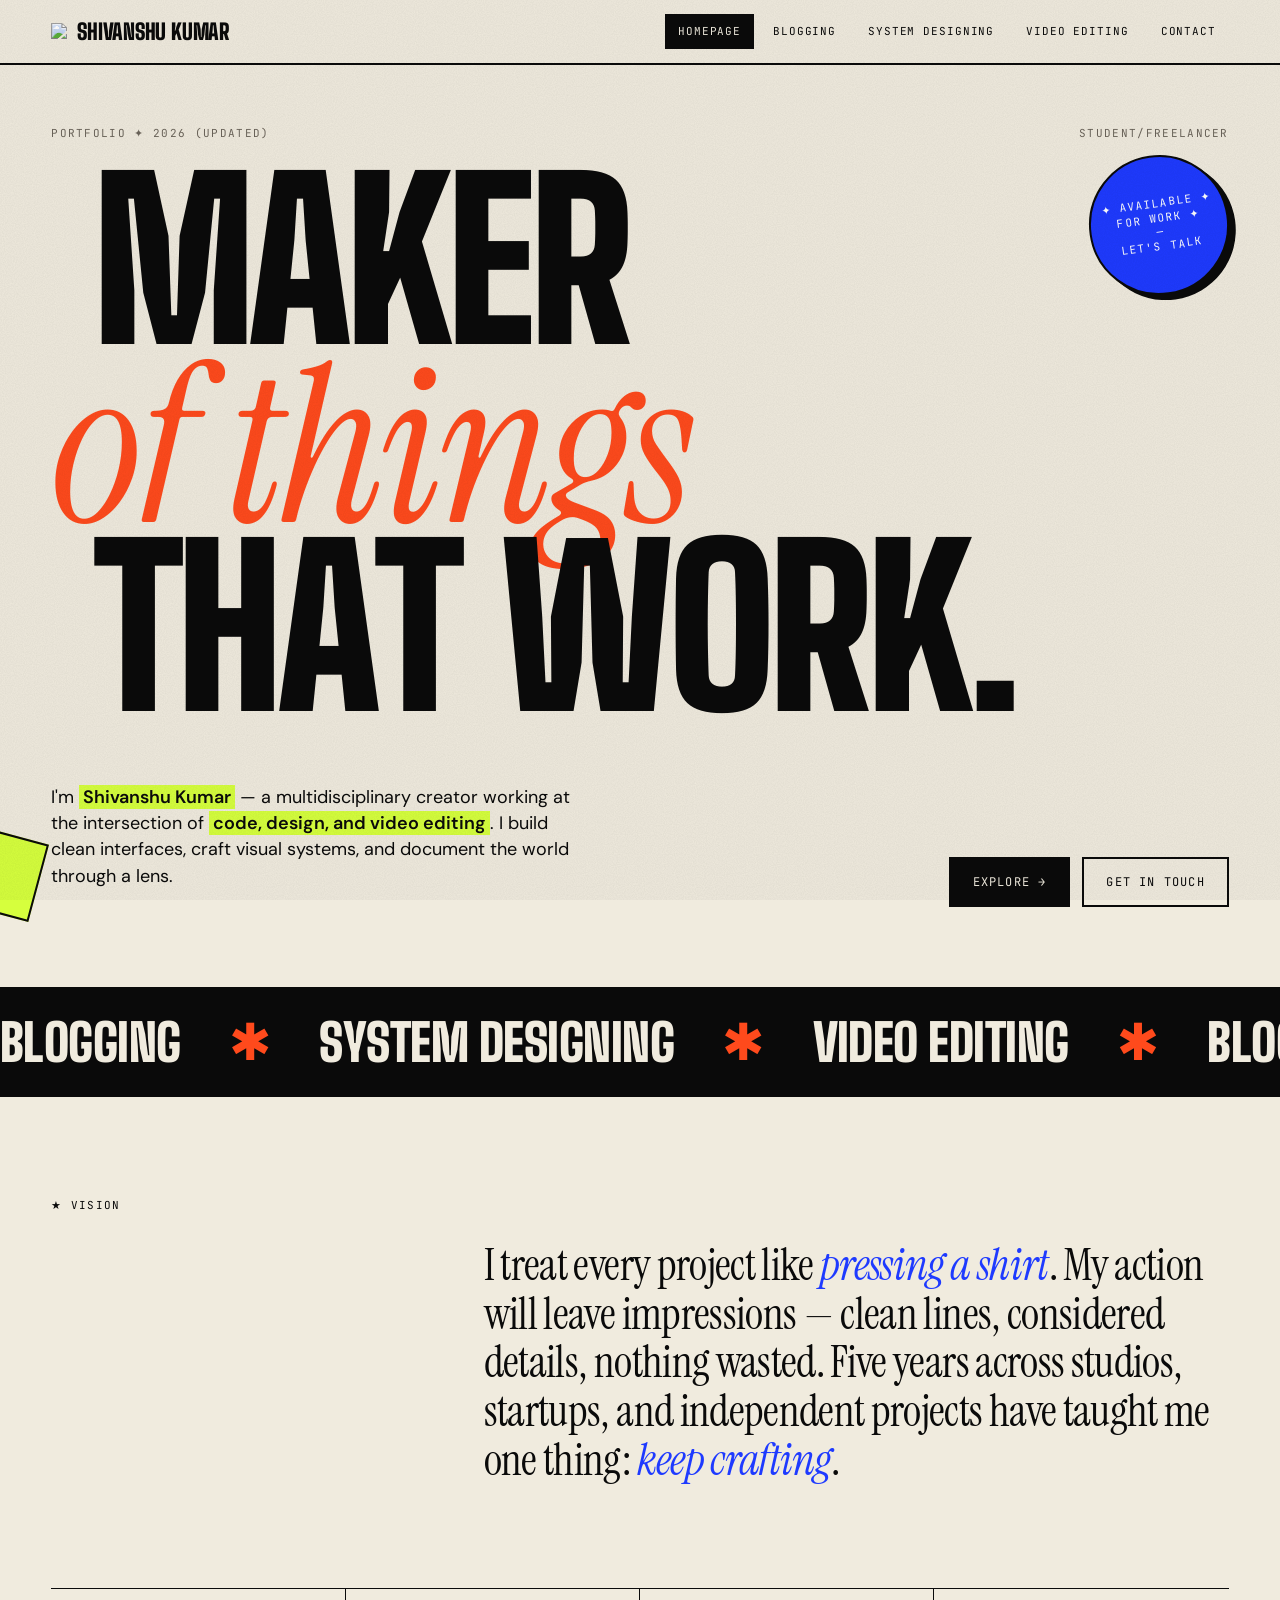
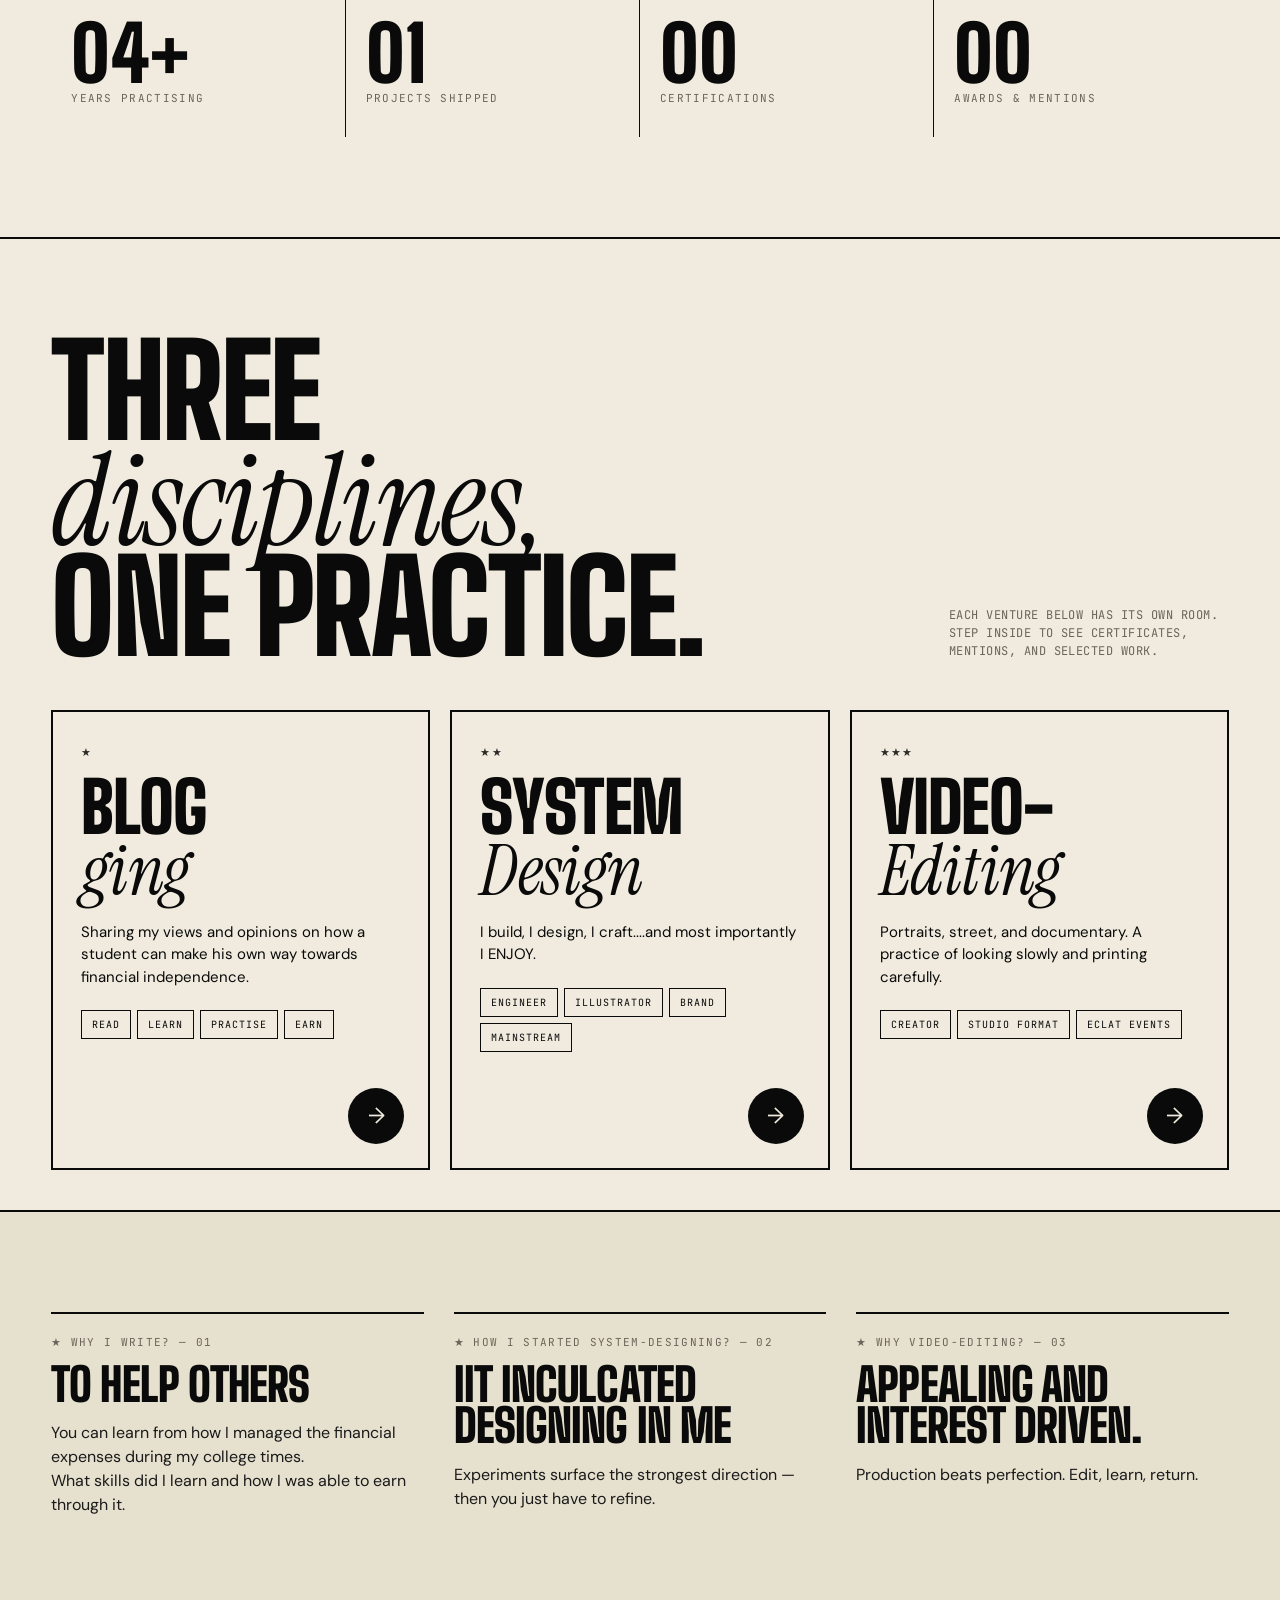
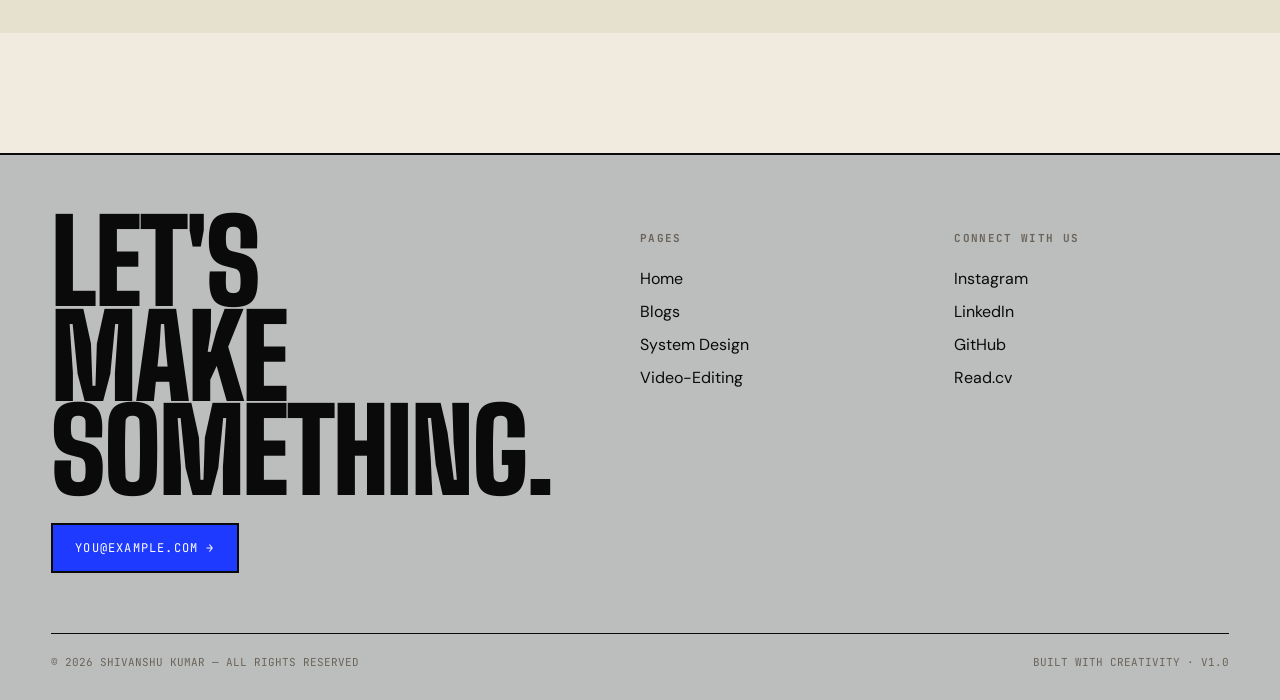
==== index.html @ 4924afb1 "Add files via upload" ====
<!doctype html>
<html lang="en">
<head>
<meta charset="utf-8" />
<meta name="viewport" content="width=device-width,initial-scale=1" />
<title>Portfolio--Shivanshu Kumar</title>
<link rel="preconnect" href="https://fonts.googleapis.com">
<link rel="preconnect" href="https://fonts.gstatic.com" crossorigin>
<link href="https://fonts.googleapis.com/css2?family=Big+Shoulders+Display:wght@400;700;900&family=DM+Sans:wght@400;500;600;700&family=Instrument+Serif:ital@0;1&family=JetBrains+Mono:wght@400;500&display=swap" rel="stylesheet">
<link rel="stylesheet" href="styles.css" />
</head>
<body>

<!-- NAV -->
<nav class="nav">
  <div class="nav__inner">
    <a class="nav__brand" href="index.html"><img src="images/1 - Copy.png" class="logo"> Shivanshu Kumar</a>
    <div class="nav__actions">
    <button class="menu-btn" id="menuBtn" aria-label="Menu">
        <span></span>
        <span></span>
        <span></span>
</button>
<div class="menu-overlay" id="menuOverlay">
    <div class="nav__links" id="navLinks" >
      <a href="index.html" class="active">Homepage</a>
      <a href="blogging.html">Blogging</a>
      <a href="systemdesign.html">System Designing</a>
      <a href="videoediting.html">video Editing</a>
      <a href="#contact">Contact</a>
    </div>
      </div>
       <div class="nav__links" id="navLinks" >
      <a href="index.html" class="active">Homepage</a>
      <a href="blogging.html">Blogging</a>
      <a href="systemdesign.html">System Designing</a>
      <a href="videoediting.html">video Editing</a>
      <a href="#contact">Contact</a>
    </div>
  </div>
</nav>
</div>

<!-- HERO -->
<section class="hero">
  <div class="wrap">
    <div class="hero__meta">
      <span>PORTFOLIO ✦ 2026 (Updated)</span>
      <span>Student/Freelancer</span>
    </div>

    <h1 class="hero__title" data-split>
      Maker<br/>
      <span class="em">of things</span><br/>
      that work.
    </h1>

    <div class="hero__sticker">
      <a href="#contact">
      <span>✦ AVAILABLE ✦<br/>FOR WORK ✦ <br/>—<br/>Let's talk</span>
      </a>
    </div>

    <div class="hero__row">
      <p class="hero__bio">
        I'm <b>Shivanshu Kumar</b> — a multidisciplinary creator working at the intersection of
        <b>code, design, and video editing</b>. I build clean interfaces, craft visual systems, and
        document the world through a lens.
      </p>
      <div class="hero__cta">
        <a class="btn" href="#skills">Explore →</a>
        <a class="btn btn--inverse" href="#contact">Get in touch</a>
      </div>
    </div>
  </div>
</section>

<!-- MARQUEE -->
<div class="marquee">
  <div class="marquee__track">
    <span>Blogging</span><span>System Designing</span><span>Video Editing</span>
   <span>Blogging</span><span>System Designing</span><span>Video Editing</span>
  </div>
</div>

<!-- ABOUT -->
<section class="about" id="about">
  <div class="wrap">
    <div class="about__grid">
      <div class="about__label">★ Vision</div>
      <div>
        <p class="about__copy">
          I treat every project like <em>pressing a shirt</em>. My action will leave impressions — clean lines, considered
          details, nothing wasted. Five years across studios, startups, and independent
          projects have taught me one thing: <em>keep crafting</em>.
        </p>
      </div>
    </div>

    <div class="about__stats">
      <div class="about__stat"><div class="n">04+</div><div class="l">Years Practising</div></div>
      <div class="about__stat"><div class="n">01</div><div class="l">Projects Shipped</div></div>
      <div class="about__stat"><div class="n">00</div><div class="l">Certifications</div></div>
      <div class="about__stat"><div class="n">00</div><div class="l">Awards & Mentions</div></div>
    </div>
  </div>
</section>

<!-- SKILLS -->
<section class="skills" id="skills">
  <div class="wrap">
    <div class="skills__head">
      <h2 class="skills__title">
        Three<br/><span class="em">disciplines,</span><br/>one practice.
      </h2>
      <div class="mono" style="max-width:280px; color:var(--mute)">
        Each venture below has its own room. Step inside to see certificates, mentions,
        and selected work.
      </div>
    </div>

    <div class="skills__grid">
      <a class="skill-card" href="blogging.html">
        <div class="skill-card__num">★</div>
        <h3 class="skill-card__title">Blog<br/><em>ging</em><br/></h3>
        <p class="skill-card__desc">
         Sharing my views and opinions on how a student can make his own way towards financial independence.
        </p>
        <div class="skill-card__tags">
          <span class="tag">Read</span>
          <span class="tag">Learn</span>
          <span class="tag">Practise</span>
          <span class="tag">Earn</span>
        </div>
        <span class="skill-card__arrow">→</span>
      </a>

      <a class="skill-card" href="systemdesign.html">
        <div class="skill-card__num">★★</div>
        <h3 class="skill-card__title">System<br/><em>Design</em></h3>
        <p class="skill-card__desc">
        I build, I design, I craft....and most importantly I ENJOY.
        </p>
        <div class="skill-card__tags">
          <span class="tag">Engineer</span>
          <span class="tag">Illustrator</span>
          <span class="tag">Brand</span>
          <span class="tag">Mainstream</span>
        </div>
        <span class="skill-card__arrow">→</span>
      </a>

      <a class="skill-card" href="videoediting.html">
        <div class="skill-card__num">★★★</div>
        <h3 class="skill-card__title">Video-<br/><em>Editing</em></h3>
        <p class="skill-card__desc">
          Portraits, street, and documentary. A practice of looking slowly and printing
          carefully.
        </p>
        <div class="skill-card__tags">
          <span class="tag">Creator</span>
          <span class="tag">Studio Format</span>
          <span class="tag">Eclat events</span>
        </div>
        <span class="skill-card__arrow">→</span>
      </a>
    </div>
  </div>
</section>

<!-- PROCESS -->
<section class="process">
  <div class="wrap">
    <div class="process__grid">
      <div class="process__item">
        <div class="n">★ Why I write? — 01</div>
        <h3>To help Others</h3>
        <p>You can learn from how I managed the financial expenses during my college times.
      <br/>What skills did I learn and how I was able to earn through it.
        </p>
      </div>

      <div class="process__item">
        <div class="n">★ How I started System-Designing? — 02</div>
        <h3>IIT inculcated Designing in ME</h3>
        <p> Experiments surface the strongest direction — then you just have to refine.</p>
      </div>
      <div class="process__item">
        <div class="n">★ Why Video-Editing? — 03</div>
        <h3>Appealing and Interest Driven.</h3>
        <p>Production beats perfection. Edit, learn, return.</p>
      </div>
    </div>
  </div>
</section>

<!-- FOOTER -->
<footer class="foot" id="contact">
  <div class="wrap">
    <div class="foot__grid">
      <div>
        <div class="foot__big"><span>Let's</span><br/><span>make</span><br/><span>something.</span></div>
        <a class="btn btn--blue" href="mailto:you@example.com" style="margin-top:24px">you@example.com →</a>
      </div>
      <div class="foot__col">
        <h4>Pages</h4>
        <a href="index.html">Home</a>
        <a href="blogging.html">Blogs</a>
        <a href="systemdesign.html">System Design</a>
        <a href="videoediting.html">Video-Editing</a>
      </div>
      <div class="foot__col">
        <h4>Connect with Us</h4>
        <a href="#">Instagram</a>
        <a href="#">LinkedIn</a>
        <a href="#">GitHub</a>
        <a href="#">Read.cv</a>
      </div>
    </div>
    <div class="foot__base">
      <span>© 2026 Shivanshu Kumar — All rights reserved</span>
      <span>Built with Creativity · v1.0</span>
    </div>
  </div>
</footer>

<script src="app.js"></script>

</body>
</html>
---- styles.css ----
/* =========================================================
   PORTFOLIO — NEO-BRUTALIST EDITORIAL · ALIVE EDITION
   Shared design system + heavy interactivity
   ========================================================= */

/* ---------- Tokens ---------- */
:root {
  --paper:      #F0EBDE;
  --paper-2:    #E6E0CE;
  --ink:        #0A0A0A;
  --ink-soft:   #1A1A1A;
  --blue:       #1E3AFF;
   --ble:       #b8bfff;
  --orange:     #FF4A1C;
  --lime:       #D6FF3D;
  --rose:       #FFC2B4;
  --mute:       #6B645A;
   --gren:       #9ee7e1;
   --bck: #bcbebe;

  --maxw:       1320px;
  --gutter:     clamp(20px, 4vw, 56px);
  --radius:     2px;
  --shadow-hard:    6px 6px 0 var(--ink);
  --shadow-hard-lg: 12px 12px 0 var(--ink);
  --shadow-hard-xl: 18px 18px 0 var(--ink);

  --ff-display: "Big Shoulders Display", "Anton", Impact, sans-serif;
  --ff-serif:   "Instrument Serif", "Times New Roman", serif;
  --ff-body:    "DM Sans", system-ui, sans-serif;
  --ff-mono:    "JetBrains Mono", ui-monospace, monospace;

  --spring: cubic-bezier(.34, 1.56, .64, 1);
  --ease:   cubic-bezier(.2, .7, .2, 1);
}

/* ---------- Reset ---------- */
*, *::before, *::after { box-sizing: border-box; }
html, body { margin: 0; padding: 0; }
img, svg { display: block; max-width: 100%; }
a { color: inherit; text-decoration: none; }
button { font: inherit; cursor: pointer; }

html { scroll-behavior: smooth; }

body {
  background: var(--paper);
  color: var(--ink);
  font-family: var(--ff-body);
  font-size: 16px;
  line-height: 1.5;
  -webkit-font-smoothing: antialiased;
  overflow-x: hidden;
  position: relative;
}

/* paper grain overlay */
body::before {
  content: "";
  position: fixed;
  inset: 0;
  pointer-events: none;
  z-index: 999;
  opacity: .35;
  mix-blend-mode: multiply;
  background-image: url("data:image/svg+xml;utf8,<svg xmlns='http://www.w3.org/2000/svg' width='160' height='160'><filter id='n'><feTurbulence type='fractalNoise' baseFrequency='0.9' numOctaves='2' stitchTiles='stitch'/><feColorMatrix values='0 0 0 0 0  0 0 0 0 0  0 0 0 0 0  0 0 0 0.18 0'/></filter><rect width='100%25' height='100%25' filter='url(%23n)'/></svg>");
}

/* --- Custom cursor blob (desktop only) --- */
@media (hover: hover) and (pointer: fine) {
  .cursor-blob {
    position: fixed; top: 0; left: 0;
    width: 28px; height: 28px;
    border-radius: 50%;
    background: var(--orange);
    mix-blend-mode: multiply;
    pointer-events: none;
    z-index: 9998;
    transform: translate(-50%, -50%);
    transition: width .35s var(--spring), height .35s var(--spring),
                background .25s ease, opacity 0.2s ease;
    opacity: .85;
  }
  body.blob-grow .cursor-blob { width: 80px; height: 80px; background: var(--lime); opacity: 1; }
  body.blob-blue .cursor-blob { background: var(--blue); }
  body.blob-orange .cursor-blob { background: var(--orange); }
  body.blob-lime .cursor-blob { background: var(--lime); }
}

/* ---------- Typography ---------- */
.display {
  font-family: var(--ff-display);
  font-weight: 900;
  line-height: 0.82;
  letter-spacing: -0.02em;
  text-transform: uppercase;
  font-stretch: condensed;
}
.serif-italic {
  font-family: var(--ff-serif);
  font-style: italic;
  font-weight: 400;
  letter-spacing: -0.01em;
}
.mono {
  font-family: var(--ff-mono);
  font-size: 12px;
  letter-spacing: 0.04em;
  text-transform: uppercase;
}

h1, h2, h3 { margin: 0; }

/* ---------- Layout ---------- */
.wrap { max-width: var(--maxw); margin: 0 auto; padding: 0 var(--gutter); }

/* ---------- NAV ---------- */
.nav {
  position: sticky; top: 0; z-index: 50;
  background: var(--paper);
  border-bottom: 2px solid var(--ink);
}
.nav__inner {
  display: flex; align-items: center; justify-content: space-between;
  padding: 14px var(--gutter);
  max-width: var(--maxw); margin: 0 auto;
}
.nav__brand {
  font-family: var(--ff-display); font-weight: 900;
  font-size: 22px; letter-spacing: -.01em; text-transform: uppercase;
  display: flex; align-items: center; gap: 10px;
  transition: transform .3s var(--spring);
}
.nav__brand:hover { transform: translateX(-3px) rotate(-2deg); }
.nav__brand .dot {
  width: 12px; height: 12px; background: var(--orange);
  border: 2px solid var(--ink); display: inline-block;
  transition: transform .4s var(--spring), background .3s ease;
}
.nav__brand:hover .dot { transform: rotate(180deg) scale(1.4); background: var(--blue); }

.nav__links { display: flex; gap: 6px; flex-wrap: wrap; align-items: center;}
.nav__links a {
  position: relative;
  font-family: var(--ff-mono); font-size: 11px;
  text-transform: uppercase; letter-spacing: .08em;
  padding: 8px 12px; border: 1.5px solid transparent;
  transition: all .2s var(--ease);
  overflow: hidden;
}
.nav__links a::before {
  content: ""; position: absolute; inset: 0;
  background: var(--lime); transform: translateY(101%);
  transition: transform .35s var(--spring);
  z-index: -1;
}
.nav__links a:hover { border-color: var(--ink); transform: translateY(-2px); }
.nav__links a:hover::before { transform: translateY(0); }
.nav__links a.active { background: var(--ink); color: var(--paper); }
.nav__links a.active:hover { background: var(--orange); color: var(--ink); border-color: var(--ink); }

/* ---------- Marquee ---------- */
.marquee {
  border-top: 2px solid var(--ink);
  border-bottom: 2px solid var(--ink);
  background: var(--ink); color: var(--paper);
  overflow: hidden; padding: 14px 0;
  cursor: pointer;
  transition: background .4s ease, color .4s ease;
}
.marquee:hover { background: var(--orange); color: var(--ink); }
.marquee__track {
  display: flex; gap: 48px; white-space: nowrap;
  animation: scroll 10s linear infinite;
  font-family: var(--ff-display); font-weight: 900;
  font-size: clamp(28px, 4vw, 52px);
  text-transform: uppercase; letter-spacing: -.01em;
}
.marquee:hover .marquee__track { animation-play-state: paused; }
.marquee__track span { display: inline-flex; align-items: center; gap: 48px; }
.marquee__track span::after {
  content: "✱"; color: var(--orange); font-family: var(--ff-body);
  transition: color .4s ease, transform .4s var(--spring);
  display: inline-block;
}
.marquee:hover .marquee__track span::after { color: var(--blue); transform: rotate(180deg) scale(1.3); }
@keyframes scroll {
  from { transform: translateX(0); }
  to   { transform: translateX(-50%); }
}

/* ---------- Buttons / Tags ---------- */
.btn {
  position: relative;
  display: inline-flex; align-items: center; gap: 10px;
  padding: 14px 22px;
  background: var(--ink); color: var(--paper);
  font-family: var(--ff-mono); font-size: 12px;
  text-transform: uppercase; letter-spacing: .1em;
  border: 2px solid var(--ink);
  transition: transform .3s var(--spring), box-shadow .3s var(--spring), background .3s ease, color .3s ease;
  overflow: hidden;
  isolation: isolate;
}
.btn::before {
  content: ""; position: absolute; inset: 0;
  background: var(--orange); z-index: -1;
  transform: translateY(101%);
  transition: transform .4s var(--spring);
}
.btn:hover {
  transform: translate(-5px,-5px) scale(1.04);
  box-shadow: var(--shadow-hard-lg);
  color: var(--ink);
}
.btn:hover::before { transform: translateY(0); }
.btn:active { transform: translate(0,0) scale(.98); box-shadow: 2px 2px 0 var(--ink); }
.btn--inverse { background: var(--paper); color: var(--ink); }
.btn--inverse::before { background: var(--lime); }
.btn--inverse:hover { color: var(--ink); }
.btn--blue    { background: var(--blue); color: #fff; }
.btn--blue::before { background: var(--lime); }
.btn--blue:hover { color: var(--ink); }

.tag {
  display: inline-flex; align-items: center; gap: 6px;
  padding: 6px 10px; border: 1.5px solid var(--ink);
  font-family: var(--ff-mono); font-size: 10px;
  text-transform: uppercase; letter-spacing: .1em;
  background: var(--paper);
  transition: transform .25s var(--spring), background .25s ease, color .25s ease;
}
.tag:hover { transform: translateY(-3px) rotate(-2deg); background: var(--ink); color: var(--paper); }

/* ---------- Footer ---------- */
.foot {
  border-top: 2px solid var(--ink);
  margin-top: 120px; padding: 60px 0 30px;
  background: var(--bck);
}
.foot__grid {
  display: grid; gap: 40px;
  grid-template-columns: 2fr 1fr 1fr;
}
.foot__big {
  font-family: var(--ff-display); font-weight: 900;
  font-size: clamp(48px, 9vw, 140px); line-height: .82;
  text-transform: uppercase; letter-spacing: -.02em;
  cursor: default;
}
.foot__big span { display: inline-block; transition: transform .4s var(--spring), color .3s ease; }
.foot__big:hover span:nth-child(1) { transform: translateY(-8px) rotate(-3deg); color: var(--blue); }
.foot__big:hover span:nth-child(2) { transform: translateY(-12px) rotate(2deg); color: var(--orange); }
.foot__big:hover span:nth-child(3) { transform: translateY(-8px) rotate(-2deg); color: var(--ink); }
.foot__col h4 {
  font-family: var(--ff-mono); font-size: 11px;
  text-transform: uppercase; letter-spacing: .12em;
  margin-bottom: 16px; color: var(--mute);
}
.foot__col a {
  display: block; padding: 4px 0;
  border-bottom: 1px dashed transparent;
  transition: padding-left .25s var(--ease), border-color .25s ease, color .25s ease;
}
.foot__col a:hover { border-color: var(--ink); padding-left: 14px; color: var(--blue); }
.foot__col a:hover::before { content: "→ "; margin-left: -16px; }
.foot__base {
  margin-top: 60px; padding-top: 20px;
  border-top: 1px solid var(--ink);
  display: flex; justify-content: space-between; flex-wrap: wrap; gap: 12px;
  font-family: var(--ff-mono); font-size: 11px; text-transform: uppercase;
  color: var(--mute);
}
@media (max-width: 760px) {
  .foot__grid { grid-template-columns: 1fr; }
}

/* =========================================================
   HOMEPAGE
   ========================================================= */

/* Hero */
.hero {
  position: relative; padding: 60px 0 80px;
  border-bottom: 2px solid var(--ink);
  overflow: hidden;
}
.hero__meta {
  display: flex; justify-content: space-between; align-items: flex-start;
  font-family: var(--ff-mono); font-size: 11px;
  text-transform: uppercase; letter-spacing: .12em; color: var(--mute);
  margin-bottom: 30px;
}
.hero__title {
  font-family: var(--ff-display); font-weight: 900;
  font-size: clamp(72px, 17vw, 280px);
  line-height: .82; letter-spacing: -.03em;
  text-transform: uppercase;
  cursor: default;
}
/* per-char hover wobble */
.hero__title .ch {
  display: inline-block;
  transition: transform .45s var(--spring), color .35s ease;
  will-change: transform;
}
.hero__title .ch:hover {
  transform: translateY(-14px) rotate(-6deg) scale(1.15);
  color: var(--blue);
}
.hero__title .em {
  font-family: var(--ff-serif); font-style: italic;
  font-weight: 400; letter-spacing: -.02em;
  color: var(--orange);
  text-transform: none;
  display: inline-block;
  transition: transform .5s var(--spring), color .35s ease;
}
.hero__title .em:hover {
  transform: rotate(-4deg) scale(1.08);
  color: var(--blue);
}
.hero__row {
  display: grid; grid-template-columns: 1.2fr 1fr;
  gap: 60px; margin-top: 50px; align-items: end;
}
.hero__bio {
  font-size: clamp(18px, 1.4vw, 22px); line-height: 1.45;
  max-width: 540px;
}
.hero__bio b {
  background: var(--lime); padding: 0 4px; font-weight: 600;
  transition: background .3s ease, color .3s ease, padding .3s var(--spring);
  cursor: default;
}
.hero__bio b:hover { background: var(--ink); color: var(--lime); padding: 0 10px; }
.hero__cta { display: flex; gap: 12px; flex-wrap: wrap; align-items: end; justify-content: flex-end; }
.hero__sticker {
  position: absolute; top: 90px; right: 4vw;
  width: 140px; height: 140px; border-radius: 50%;
  background: var(--blue); color: #fff;
  display: grid; place-items: center;
  font-family: var(--ff-mono); font-size: 11px;
  text-transform: uppercase; letter-spacing: .1em; text-align: center;
  border: 2px solid var(--ink); box-shadow: var(--shadow-hard);
  transform: rotate(-8deg);
  animation: spin 18s linear infinite;
  transition: width .4s var(--spring), height .4s var(--spring),
              box-shadow .4s var(--spring), background .3s ease;
  cursor: pointer;
}
.hero__sticker:hover {
  width: 190px; height: 190px;
  background: var(--orange); color: var(--ink);
  box-shadow: var(--shadow-hard-xl);
  animation-duration: 3s;
}
.hero__sticker span { display: block; line-height: 1.3; }
@keyframes spin {
  to { transform: rotate(352deg); }
}
/* floating decorative shapes */
.hero::after {
  content: ""; position: absolute;
  bottom: 8%; left: -40px;
  width: 80px; height: 80px;
  background: var(--lime); border: 2px solid var(--ink);
  transform: rotate(15deg);
  animation: float 6s ease-in-out infinite;
  pointer-events: none;
}
@keyframes float {
  0%, 100% { transform: translateY(0) rotate(15deg); }
  50%      { transform: translateY(-20px) rotate(25deg); }
}
@media (max-width: 880px) {
  .hero__row { grid-template-columns: 1fr; }
  .hero__sticker { width: 100px; height: 100px; top: 60px; right: 16px; }
  .hero__sticker:hover { width: 130px; height: 130px; }
  .hero__cta { justify-content: flex-start; }
}

/* About strip */
.about {
  padding: 100px 0; border-bottom: 2px solid var(--ink);
  position: relative;
}
.about__grid {
  display: grid; grid-template-columns: 1fr 2fr; gap: 60px;
}
.about__label {
  font-family: var(--ff-mono); font-size: 11px;
  text-transform: uppercase; letter-spacing: .12em;
}
.about__copy {
  font-family: var(--ff-serif); font-size: clamp(28px, 3.4vw, 56px);
  line-height: 1.12; letter-spacing: -.015em;
}
.about__copy em {
  color: var(--blue);
  transition: color .3s ease, background .3s ease, padding .3s var(--spring);
  cursor: default;
}
.about__copy em:hover { background: var(--blue); color: var(--paper); padding: 0 8px; }
.about__stats {
  margin-top: 60px; display: grid; grid-template-columns: repeat(4, 1fr);
  gap: 0; border-top: 1px solid var(--ink); padding-top: 0;
}
.about__stat {
  padding: 30px 20px;
  border-right: 1px solid var(--ink);
  transition: background .35s ease, transform .35s var(--spring);
  cursor: default;
}
.about__stat:last-child { border-right: none; }
.about__stat:hover { background: var(--lime); transform: scale(1.06); z-index: 2; }
.about__stat .n {
  font-family: var(--ff-display); font-weight: 900;
  font-size: clamp(48px, 6vw, 96px); line-height: .9;
  transition: transform .4s var(--spring);
  display: inline-block;
}
.about__stat:hover .n { transform: translateY(-6px) scale(1.05); }
.about__stat .l {
  font-family: var(--ff-mono); font-size: 11px;
  text-transform: uppercase; letter-spacing: .12em; color: var(--mute);
}
@media (max-width: 800px) {
  .about__grid { grid-template-columns: 1fr; }
  .about__stats { grid-template-columns: repeat(2,1fr); }
  .about__stat:nth-child(2) { border-right: none; }
}

/* Skills */
.skills { padding: 100px 0 40px;}
.skills__head {
  display: flex; justify-content: space-between; align-items: end;
  margin-bottom: 50px; flex-wrap: wrap; gap: 20px;
}
.skills__title {
  font-family: var(--ff-display); font-weight: 900;
  font-size: clamp(64px, 10vw, 180px); line-height: .82;
  text-transform: uppercase; letter-spacing: -.02em;
}
.skills__title .em { font-family: var(--ff-serif); font-style: italic; font-weight: 400; text-transform: none; transition: transform .5s var(--spring); display: inline-block; }
.skills__title .em:hover { transform: rotate(-5deg) scale(1.1); }

.skills__grid {
  display: grid; gap: 20px;
  grid-template-columns: repeat(3, 1fr);
  perspective: 1000px;
}
.skill-card {
  position: relative;
  display: block; padding: 32px 28px 28px;
  border: 2px solid var(--ink); background: var(--paper);
  min-height: 460px;
  transition: transform .5s var(--spring), box-shadow .5s var(--spring), z-index 0s linear .25s;
  overflow: hidden;
  transform-origin: center;
  z-index: 1;
}
.skill-card:hover {
  transform: scale(1.08) translateY(-10px) rotate(-1deg);
  box-shadow: var(--shadow-hard-xl);
  z-index: 5;
  transition: transform .5s var(--spring), box-shadow .5s var(--spring), z-index 0s linear 0s;
}
.skills__grid:hover .skill-card:not(:hover) {
  transform: scale(.96);
  opacity: .75;
}
.skill-card:nth-child(1) { background-image: url(images/Blogging-in-Digital-Marketing.jpg); }
.skill-card:nth-child(2) { background-image: url(images/system\ design.png); }
.skill-card:nth-child(3) { background-image: url(images/video\ editing.jpg); }

/* diagonal stripes wipe on hover */
.skill-card::after {
  content: ""; position: absolute; inset: 0;
  background: repeating-linear-gradient(
    45deg,
    transparent 0 18px,
    rgba(10,10,10,.06) 18px 20px
  );
  opacity: 0;
  transition: opacity .5s ease;
  pointer-events: none;
}
.skill-card:hover::after { opacity: 1; }

.skill-card__num {
  font-family: var(--ff-mono); font-size: 11px; letter-spacing: .12em;
  text-transform: uppercase; opacity: .85;
  transition: letter-spacing .35s var(--ease);
}
.skill-card:hover .skill-card__num { letter-spacing: .3em; }
.skill-card__title {
  font-family: var(--ff-display); font-weight: 900;
  font-size: clamp(48px, 5.5vw, 84px); line-height: .85;
  text-transform: uppercase; letter-spacing: -.02em;
  margin: 18px 0 20px;
  transition: transform .45s var(--spring);
}
.skill-card:hover .skill-card__title { transform: translateY(-4px); }
.skill-card__title em {
  font-family: var(--ff-serif); font-style: italic; font-weight: 400;
  text-transform: none; letter-spacing: -.01em;
  display: inline-block;
  transition: transform .5s var(--spring);
}
.skill-card:hover .skill-card__title em { transform: rotate(-3deg) translateX(4px); }
.skill-card__desc { font-size: 15px; line-height: 1.5; max-width: 320px; }
.skill-card__arrow {
  position: absolute; bottom: 24px; right: 24px;
  width: 56px; height: 56px; border-radius: 50%;
  background: var(--ink); color: var(--paper);
  display: grid; place-items: center;
  transition: transform .45s var(--spring), background .35s ease, color .35s ease;
  font-size: 22px;
}
.skill-card:hover .skill-card__arrow {
  transform: rotate(-45deg) scale(1.3);
  background: var(--paper); color: var(--ink);
}
.skill-card__tags {
  margin-top: 22px; display: flex; flex-wrap: wrap; gap: 6px;
}
.skill-card__tags .tag {
  background: transparent; border-color: currentColor;
  color: inherit;
}
.skill-card__tags .tag:hover {
  background: currentColor;
  color: var(--ink) !important;
}
.skill-card:nth-child(1) .skill-card__tags .tag:hover { color: var(--blue) !important; }
.skill-card:nth-child(2) .skill-card__tags .tag:hover { color: var(--orange) !important; }
.skill-card:nth-child(3) .skill-card__tags .tag:hover { color: var(--lime) !important; }

@media (max-width: 920px) {
  .skills__grid { grid-template-columns: 1fr; }
  .skill-card:hover { transform: scale(1.03) translateY(-6px); }
}

/* Process strip */
.process {
  padding: 100px 0; border-top: 2px solid var(--ink);
  background: var(--paper-2);
}
.process__grid {
  display: grid; grid-template-columns: repeat(3,1fr); gap: 30px;
}
.process__item {
  border-top: 2px solid var(--ink); padding-top: 20px;
  transition: transform .4s var(--spring), padding-left .4s var(--ease);
  cursor: default;
}
.process__item:hover { transform: translateY(-6px); padding-left: 16px; }
.process__item .n {
  font-family: var(--ff-mono); font-size: 11px; letter-spacing: .12em;
  text-transform: uppercase; color: var(--mute);
  transition: color .3s ease;
}
.process__item:hover .n { color: var(--orange); }
.process__item h3 {
  font-family: var(--ff-display); font-weight: 900;
  font-size: clamp(32px, 3.6vw, 56px); line-height: .9;
  text-transform: uppercase; letter-spacing: -.02em;
  margin: 14px 0 10px;
  transition: color .3s ease;
}
.process__item:hover h3 { color: var(--blue); }
.process__item p { color: var(--ink-soft); }
@media (max-width: 800px) {
  .process__grid { grid-template-columns: 1fr; }
}

/* =========================================================
   SKILL PAGES
   ========================================================= */
.page-hero {
  padding: 60px 0 80px; border-bottom: 2px solid var(--ink);
  position: relative; overflow: hidden;
}
.page-hero__crumbs {
  font-family: var(--ff-mono); font-size: 11px; letter-spacing: .12em;
  text-transform: uppercase; color: var(--mute); margin-bottom: 30px;
}
.page-hero__crumbs a {
  color: var(--ink); border-bottom: 1px solid var(--ink);
  transition: padding .25s var(--spring), background .25s ease;
}
.page-hero__crumbs a:hover { padding: 2px 6px; background: var(--lime); }
.page-hero__title {
  font-family: var(--ff-display); font-weight: 900;
  font-size: clamp(80px, 18vw, 320px); line-height: .82;
  text-transform: uppercase; letter-spacing: -.03em;
  cursor: default;
}
.page-hero__title .ch {
  display: inline-block;
  transition: transform .5s var(--spring), color .35s ease;
}
.page-hero__title .ch:hover {
  transform: translateY(-16px) rotate(-8deg) scale(1.2);
  color: var(--orange);
}
.page-hero__title .em {
  font-family: var(--ff-serif); font-style: italic; font-weight: 400;
  text-transform: none;
  display: inline-block;
  transition: transform .5s var(--spring);
}
.page-hero__title .em:hover { transform: rotate(-3deg) scale(1.08); }
.page-hero__sub {
  display: grid; grid-template-columns: 1fr 1fr; gap: 60px;
  margin-top: 40px; align-items: end;
}
.page-hero__sub p {
  font-size: clamp(18px, 1.5vw, 22px); line-height: 1.45; max-width: 520px;
}
.page-hero__meta ul {
  list-style: none; padding: 0; margin: 0;
  display: grid; gap: 6px;
  font-family: var(--ff-mono); font-size: 12px; text-transform: uppercase;
  letter-spacing: .08em;
}
.page-hero__meta li {
  display: flex; justify-content: space-between; gap: 20px;
  border-bottom: 1px dashed var(--ink); padding: 8px 0;
  transition: padding-left .3s var(--ease), background .3s ease;
}
.page-hero__meta li:hover { padding-left: 12px; background: rgba(255,255,255,.12); }
.page-hero__meta li span:last-child { color: var(--mute); }

/* Accent strips per page */
.theme-web    .page-hero { background: var(--ble); color: var(--ink); }
.theme-web    .page-hero__crumbs, .theme-web .page-hero__crumbs a { color: var(--ink); }
.theme-web    .page-hero__crumbs a { border-color: var(--ink); }
.theme-web    .page-hero__crumbs a:hover { color: var(--ink); }
.theme-web    .page-hero__sub .page-hero__meta li { border-color: rgba(255,255,255,.5); }
.theme-web    .page-hero__sub .page-hero__meta li span:last-child { color: rgba(255,255,255,.7); }
.theme-web    .page-hero__title .ch:hover { color: var(--lime); }

.theme-design .page-hero { background: var(--rose); color: var(--ink); }
.theme-design .page-hero__title .ch:hover { color: var(--blue); }
.theme-photo  .page-hero { background: var(--gren); color: var(--ink); }
.theme-photo  .page-hero__title .ch:hover { color: var(--orange); }

/* themed floating shape */
.page-hero::before {
  content: ""; position: absolute;
  width: 120px; height: 120px;
  border: 2px solid var(--ink);
  top: 20%; right: -30px;
  border-radius: 50%;
  animation: float 7s ease-in-out infinite;
  pointer-events: none;
}
.theme-web .page-hero::before { background: var(--lime); border-color: var(--ink); }
.theme-design .page-hero::before { background: var(--blue); border-color: var(--ink); border-radius: 0; transform: rotate(15deg); }
.theme-photo .page-hero::before { background: var(--orange); border-color: var(--ink); }

@media (max-width: 800px) {
  .page-hero__sub { grid-template-columns: 1fr; }
}

/* Achievements */
.ach { padding: 90px 0; border-bottom: 2px solid var(--ink); background: var(--bck); }
.ach__head {
  display: grid; grid-template-columns: 1fr 2fr; gap: 40px; margin-bottom: 50px;
}
.ach__label { font-family: var(--ff-mono); font-size: 11px; letter-spacing: .12em; text-transform: uppercase; }
.ach__lead {
  font-family: var(--ff-serif); font-size: clamp(28px, 3.4vw, 52px);
  line-height: 1.12; letter-spacing: -.015em;
}
.ach__grid {
  display: grid; gap: 0;
  grid-template-columns: repeat(4, 1fr);
  border-top: 2px solid var(--ink);
  border-left: 2px solid var(--ink);
}
.ach__item {
  border-right: 2px solid var(--ink);
  border-bottom: 2px solid var(--ink);
  padding: 28px 22px; min-height: 200px;
  display: flex; flex-direction: column; justify-content: space-between;
  background: #fbffe9;
  transition: background .35s ease, transform .45s var(--spring), z-index 0s linear .2s;
  position: relative; z-index: 1;
  cursor: default;
}
.ach__item:hover {
  background: var(--lime);
  transform: scale(1.12);
  z-index: 5;
  box-shadow: var(--shadow-hard-lg);
  transition: background .35s ease, transform .45s var(--spring), z-index 0s linear 0s, box-shadow .35s ease;
}
.ach__item .n {
  font-family: var(--ff-display); font-weight: 900;
  font-size: clamp(48px, 5vw, 80px); line-height: .9; letter-spacing: -.02em;
  transition: transform .45s var(--spring), color .35s ease;
  display: inline-block;
}
.ach__item:hover .n { transform: translateY(-6px) scale(1.08); color: var(--blue); }
.ach__item .l {
  font-family: var(--ff-mono); font-size: 11px; letter-spacing: .1em;
  text-transform: uppercase; color: var(--mute);
}
@media (max-width: 900px) {
  .ach__head { grid-template-columns: 1fr; }
  .ach__grid { grid-template-columns: repeat(2,1fr); }
  .ach__item:hover { transform: scale(1.04); }
}

/* Certificates */
.certs { padding: 100px 0; background: var(--bck);}
.certs__head {
  display: flex; justify-content: space-between; align-items: end;
  margin-bottom: 50px; flex-wrap: wrap; gap: 20px;
}
.certs__title {
  font-family: var(--ff-display); font-weight: 900;
  font-size: clamp(56px, 8vw, 140px); line-height: .82;
  text-transform: uppercase; letter-spacing: -.02em;
}
.certs__title .em { font-family: var(--ff-serif); font-style: italic; font-weight: 400; text-transform: none; display: inline-block; transition: transform .5s var(--spring); }
.certs__title .em:hover { transform: rotate(-4deg) scale(1.08); }

.certs__grid {
  display: grid; gap: 22px;
  grid-template-columns: repeat(3, 1fr);
}
.cert {
  position: relative;
  border: 2px solid var(--ink);
  background: var(--paper);
  padding: 0; overflow: hidden;
  transition: transform .5s var(--spring), box-shadow .5s var(--spring), z-index 0s linear .25s;
  z-index: 1;
}
.cert:hover {
  transform: scale(1.07) translate(-6px,-6px) rotate(-1.5deg);
  box-shadow: var(--shadow-hard-xl);
  z-index: 5;
  transition: transform .5s var(--spring), box-shadow .5s var(--spring), z-index 0s linear 0s;
}
.cert:nth-child(even):hover { transform: scale(1.07) translate(-6px,-6px) rotate(1.5deg); }

.cert__art {
  aspect-ratio: 4 / 3;
  background: var(--paper-2);
  border-bottom: 2px solid var(--ink);
  position: relative;
  display: grid; place-items: center;
  overflow: hidden;
  transition: transform .5s var(--spring);
}
.cert:hover .cert__art { transform: scale(1.04); }
.cert__seal {
  position: absolute; top: 14px; right: 14px;
  width: 60px; height: 60px; border-radius: 50%;
  background: var(--ink); color: var(--paper);
  display: grid; place-items: center;
  font-family: var(--ff-mono); font-size: 9px; letter-spacing: .1em;
  text-transform: uppercase; text-align: center; line-height: 1.1;
  border: 2px solid var(--paper);
  outline: 2px solid var(--ink);
  transition: transform .6s var(--spring), background .35s ease;
  z-index: 3;
}
.cert:hover .cert__seal {
  transform: rotate(-25deg) scale(1.25);
  background: var(--orange); color: var(--ink);
}
.cert__art .placeholder {
  font-family: var(--ff-display); font-weight: 900;
  font-size: clamp(40px, 5vw, 64px); color: var(--ink); opacity: .15;
  text-transform: uppercase; letter-spacing: -.02em;
  text-align: center; line-height: .85;
  transition: opacity .4s ease, transform .5s var(--spring);
}
.cert:hover .cert__art .placeholder { opacity: .45; transform: scale(1.08); }
.cert__body { padding: 22px; transition: background .35s ease; }
.cert:hover .cert__body { background: #60fd05; }
.cert__meta {
  font-family: var(--ff-mono); font-size: 10px; letter-spacing: .12em;
  text-transform: uppercase; color: var(--mute); margin-bottom: 10px;
  display: flex; justify-content: space-between;
}
.cert__name {
  font-family: var(--ff-display); font-weight: 900;
  font-size: clamp(22px, 2vw, 30px); line-height: .95;
  text-transform: uppercase; letter-spacing: -.01em;
  margin-bottom: 8px;
}
.cert__issuer { font-size: 14px; color: var(--ink-soft); }


@media (max-width: 900px) {
  .certs__grid { grid-template-columns: repeat(2,1fr); }
  .cert:hover { transform: scale(1.04) translate(-3px,-3px); }
}
@media (max-width: 560px) {
  .certs__grid { grid-template-columns: 1fr; }
}

/* Highlights timeline */
.timeline { padding: 100px 0; border-top: 2px solid var(--ink); background: var(--bck); }
.timeline__title {
  font-family: var(--ff-display); font-weight: 900;
  font-size: clamp(48px, 7vw, 120px); line-height: .82;
  text-transform: uppercase; letter-spacing: -.02em;
  margin-bottom: 40px;
}
.timeline__title em { font-family: var(--ff-serif); font-style: italic; font-weight: 400; text-transform: none; display: inline-block; transition: transform .5s var(--spring); }
.timeline__title em:hover { transform: rotate(-4deg) scale(1.08); }

.tl-row {
  display: grid; grid-template-columns: 120px 1fr 1fr 80px;
  gap: 30px; padding: 26px 0;
  border-top: 1px solid var(--ink);
  align-items: baseline;
  transition: padding 0.4s var(--ease), background .35s ease;
  cursor: pointer;
  position: relative;
}
.tl-row::before {
  content: ""; position: absolute; left: 0; top: 0; bottom: 0;
  width: 0; background: var(--orange);
  transition: width .4s var(--spring);
}
.tl-row:hover {
  padding-left: 30px; padding-right: 20px;
  background: var(--paper);
}
.tl-row:hover::before { width: 8px; }
.tl-row:last-child { border-bottom: 1px solid var(--ink); }
.tl-row .year {
  font-family: var(--ff-display); font-weight: 900;
  font-size: 32px; line-height: 1;
  transition: transform .4s var(--spring), color .3s ease;
  display: inline-block;
}
.tl-row:hover .year { transform: scale(1.4); color: var(--blue); }
.tl-row .what {
  font-family: var(--ff-serif); font-size: clamp(20px, 2vw, 28px);
  font-style: italic; line-height: 1.15;
  transition: transform .4s var(--ease);
}
.tl-row:hover .what { transform: translateX(10px); }
.tl-row .where {
  font-family: var(--ff-mono); font-size: 12px; letter-spacing: .08em;
  text-transform: uppercase; color: var(--mute);
}
.tl-row .ico {
  font-family: var(--ff-mono); font-size: 11px; text-align: right;
  color: var(--mute); letter-spacing: .1em; text-transform: uppercase;
  transition: transform .4s var(--spring), color .3s ease;
  display: inline-block;
}
.tl-row:hover .ico { transform: translate(8px,-8px) scale(1.6); color: var(--orange); }
@media (max-width: 800px) {
  .tl-row { grid-template-columns: 70px 1fr; }
  .tl-row .where, .tl-row .ico { grid-column: 2; }
}

/* CTA */
.cta {
  padding: 100px 0; text-align: center; background: var(--bck);
}
.cta__big {
  font-family: var(--ff-display); font-weight: 900;
  font-size: clamp(56px, 10vw, 180px); line-height: .85;
  text-transform: uppercase; letter-spacing: -.02em;
  cursor: default;
}
.cta__big .ch {
  display: inline-block;
  transition: transform .5s var(--spring), color .35s ease;
}
.cta__big .ch:hover {
  transform: translateY(-18px) rotate(-8deg) scale(1.2);
  color: var(--orange);
}
.cta__big em { font-family: var(--ff-serif); font-style: italic; font-weight: 400; text-transform: none; color: var(--orange); display: inline-block; transition: transform .5s var(--spring); }
.cta__big em:hover { transform: rotate(-4deg) scale(1.12); }
.cta__sub { font-family: var(--ff-mono); font-size: 12px; letter-spacing: .12em; text-transform: uppercase; color: var(--mute); margin-top: 20px; }
.cta__btn { margin-top: 30px; }

/* Reveal animation */
.reveal {
  opacity: 0; transform: translateY(28px);
  transition: opacity .8s var(--ease), transform .8s var(--spring);
}
.reveal.visible { opacity: 1; transform: none; }

/* respect reduced motion */
@media (prefers-reduced-motion: reduce) {
  *, *::before, *::after {
    animation-duration: .01ms !important;
    animation-iteration-count: 1 !important;
    transition-duration: .01ms !important;
  }
}




























/*---------------------------
Hamburger Menu
------------------------------*/
.menu-btn{ display: none;
           width: 58px;
           height: 58px;
          border: 2px solid var(--ink);
        background: var(--blue);
        justify-content: center;
      align-items: center;
    flex-direction: column;
  gap:7px;
cursor:pointer;
transition: .35s;
z-index: 1001;
}
.menu-btn span{
  width: 28px;
  height: 3px;
  background: var(--ink);
  border-radius: 10px;
  transition: .35s;

}

/*------------------------
X-animation
--------------------------*/
.menu-btn.active span:nth-child(1){
  transform: 
  translateY(10px)
  rotate(45deg);
}
.menu-btn.active span:nth-child(2){
 opacity: 0;
}
.menu-btn.active span:nth-child(3){
  transform: translateY(-10px)
  rotate(-45deg);
}

/*------------------
Hover
-----------------------*/
.menu-btn:hover{
  background: var(--orange);
}
/*----------------------
Mobile
------------------------*/
.menu-overlay{
  position: fixed;
  inset: 0;
  background: rgba(0,0,0,.45);
  backdrop-filter: blur(6px);
  opacity: 0;
  visibility:hidden;
  transition: .35;
  z-index: 1000;
}
.menu-overlay.active{
opacity: 1;
visibility:visible;
}




@media(max-width:768px){
.menu-btn{
  display: flex;
  z-index: 1001;
}
.nav__actions{
  position: relative;
}
.nav__links{
  position: fixed;
  top: 0;
  right: 0;
  width: min(320px, 85vw);
  height: 100vh;
  background: var(--paper);
  display: flex;
  flex-wrap: nowrap;
  flex-direction: column;
  justify-content: center;
  align-items: flex-start;
  flex-wrap: nowrap;
  gap: 35px;
  padding: 40px;
  transform: translateX(100%);
  transition: 
  transform .45s ease ;
  z-index: 9999;
}
.nav__links a{
  font-size: 1.3rem;
  font-weight: 700;
  position: relative;
  transition: opacity .35s ease,
  visibility .35s ease ;
}
.nav__links a:hover{
  transform: translateX(1.5px);
  color: var(--orange);
}
.nav__links a::before{
  content: "";
  position: absolute;
  left: -18px;
  top: 50%;
  width: 8px;
  height: 8px;
  border-radius: 50%;
  background: var(--orange);
  transform: translateY(-50%)
   scale(0);
   transition: .3s;
}
.nav__links a:hover::before{
  transform: translateY(-50%) scale(1);
}
.nav__links.active{
  transform: translateX(0); 
}
}




body.menu-open{
  overflow: hidden;
}
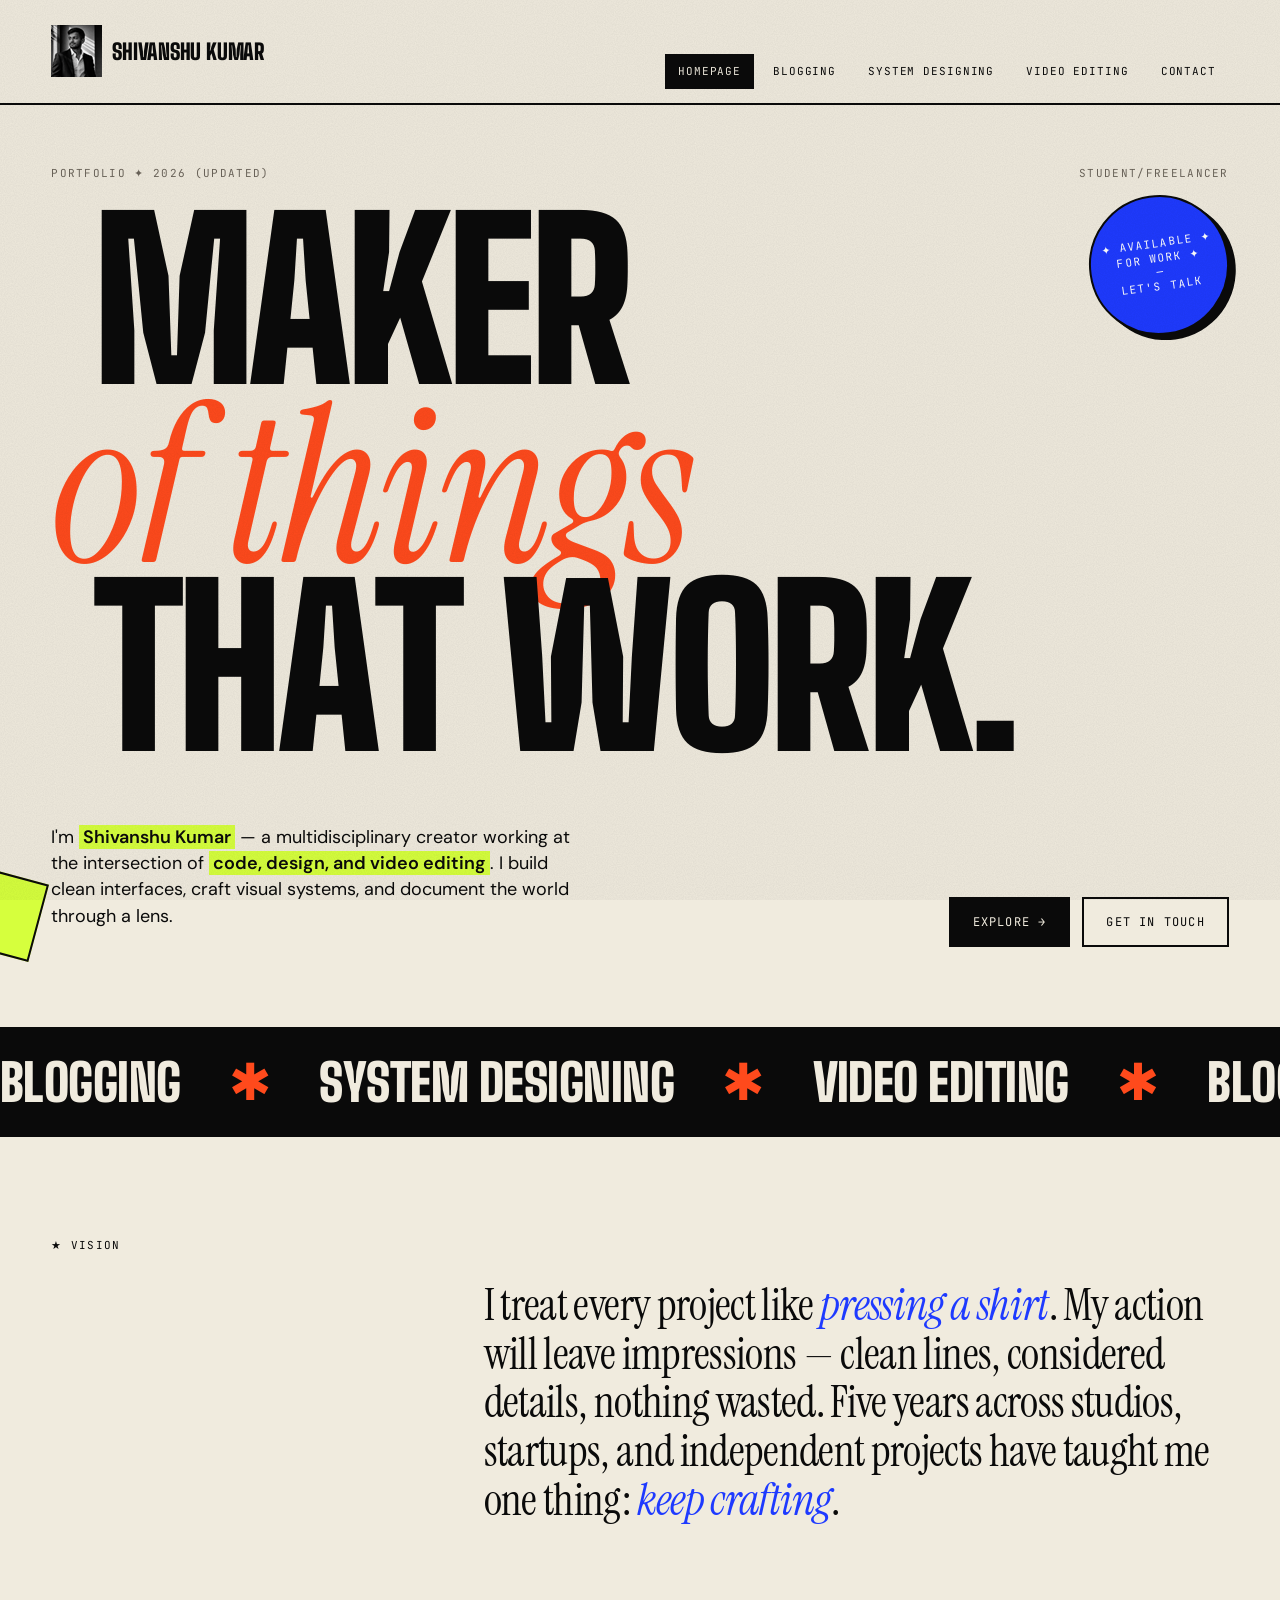
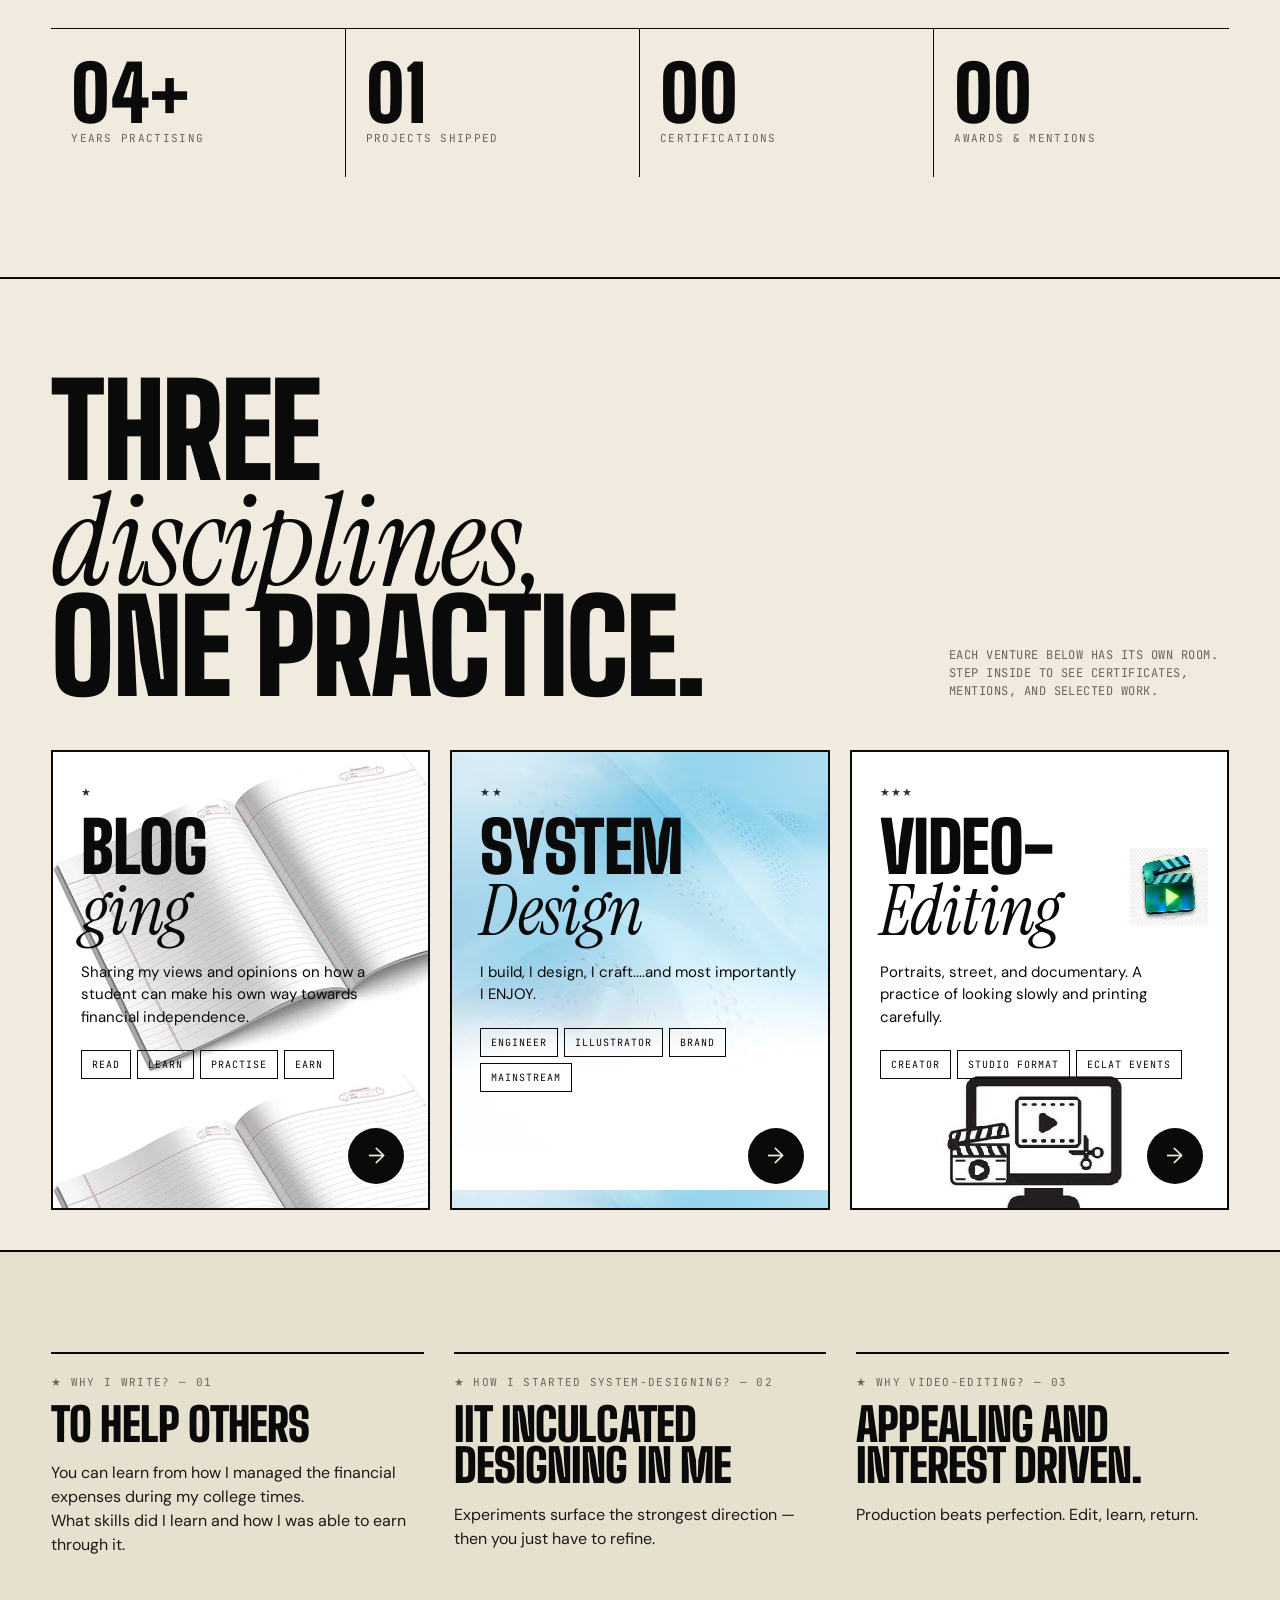
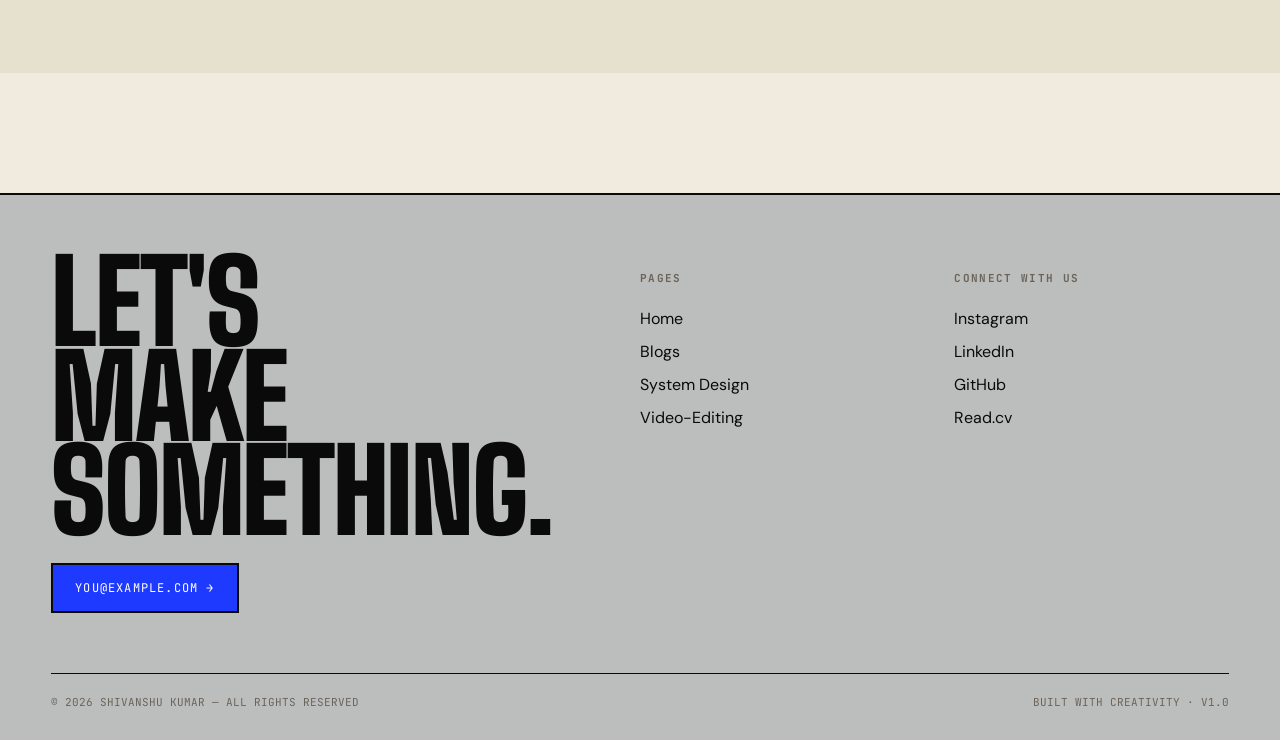
==== commit 9fc8927a: "Add files via upload" ====
--- a/index.html
+++ b/index.html
@@ -28,8 +28,13 @@
       <a href="systemdesign.html">System Designing</a>
       <a href="videoediting.html">video Editing</a>
       <a href="#contact">Contact</a>
-    </div>
-      </div>
+   </div>
+      </div>
+
+
+
+
+
        <div class="nav__links" id="navLinks" >
       <a href="index.html" class="active">Homepage</a>
       <a href="blogging.html">Blogging</a>
@@ -224,6 +229,23 @@
   </div>
 </footer>
 
+
+<!---back to top button-->
+<button id="backtotop" class="back-to-top" aria-label="Back to Top">
+<svg width="22" height="22" viewbox="0 0 24 24" fill="none">
+<path d="M12 19V5M12 5L5 12M12 5L19 12"
+      stroke="white"
+      stroke-width="2.5"
+      stroke-linecap="round"
+      stroke-linejoin="round"   />
+
+</svg>
+<span class="tooltip">
+  Back To Top
+</span>
+</button>
+
+
 <script src="app.js"></script>
 
 </body>
--- a/styles.css
+++ b/styles.css
@@ -52,7 +52,24 @@
   -webkit-font-smoothing: antialiased;
   overflow-x: hidden;
   position: relative;
-}
+  opacity: 0;
+  animation: pageFadeIn .8s ease forwards;
+  transition: opacity .8s ease;
+}
+body.page-leave{
+  opacity: 0;
+}
+
+
+@keyframes pageFadeIn{
+  from{
+    opacity: 0;
+  }
+  to{
+    opacity: 1;
+  }
+}
+
 
 /* paper grain overlay */
 body::before {
@@ -916,31 +933,15 @@
 
 
 
-
-
-
-
-
-
-
-
-
-
-
-
-
-
-
-
-
 /*---------------------------
 Hamburger Menu
 ------------------------------*/
-.menu-btn{ display: none;
-           width: 58px;
-           height: 58px;
-          border: 2px solid var(--ink);
-        background: var(--blue);
+.menu-btn{ display: block;
+           width: 40px;
+           height: 40px;
+          border: none;
+          padding: 0;
+        background: transparent;
         justify-content: center;
       align-items: center;
     flex-direction: column;
@@ -978,7 +979,7 @@
 Hover
 -----------------------*/
 .menu-btn:hover{
-  background: var(--orange);
+  transform: scale(1.1);
 }
 /*----------------------
 Mobile
@@ -1037,8 +1038,9 @@
   visibility .35s ease ;
 }
 .nav__links a:hover{
-  transform: translateX(1.5px);
+  transform: scale(1.1);
   color: var(--orange);
+  background-color: var(--lime);
 }
 .nav__links a::before{
   content: "";
@@ -1066,4 +1068,99 @@
 
 body.menu-open{
   overflow: hidden;
-}+}
+
+
+
+
+
+
+
+
+/*Back to top button*/
+
+
+.back-to-top{
+  position: fixed;
+  bottom: 30px;
+  right: 30px;
+  width: 55px;
+  height: 55px;
+  border: none;
+  border-radius: 50%;
+  background: var(--ink);
+  color: white;
+  font-size: 26px;
+  cursor: pointer;
+  display: flex;
+  align-items: center;
+  justify-content: center;
+  box-shadow: 0 8px 25px rgba(0,0,0,.25);
+  opacity: 0;
+  visibility: hidden;
+  transform: translateY(20px);
+  transition: opacity .35s ease,
+              transform .35s ease,
+              visibility .35s ease;
+              z-index: 999999;
+}
+
+.back-to-top.show{
+  opacity: 1;
+  visibility: visible;
+  transform: translateY(0)
+             rotate(45deg);
+}
+
+
+.back-to-top:hover{
+  transform: translateY(-5px)
+             scale(1.2);
+  box-shadow: 0 12px 30px rgba(0,0,0,.35);
+  background: var(--orange);
+}
+
+
+
+
+/*------------Tooltip------------*/
+
+
+.tooltip{
+  position: absolute;
+  right: 70px;
+  top: 20%;
+  background: var(--ink-soft);
+  color: white;
+  padding: 8px 14px;
+  border-radius: 8px;
+  font-size: 14px;
+  white-space: nowrap;
+  opacity: 0;
+  visibility: hidden;
+  transition: .3s ease;
+  pointer-events: none;
+  z-index: 99999999;
+}
+
+
+.tooltip::after{
+  content: "";
+  position: absolute;
+  top: 50%;
+  right: -6px;
+  transform: translateY(-50%);
+  border-width: 6px;
+  border-style: solid;
+  border-color: transparent transparent transparent var(--orange);
+}
+
+.back-to-top:hover .tooltip{
+  opacity: 1;
+  visibility: visible;
+}
+
+
+
+
+
